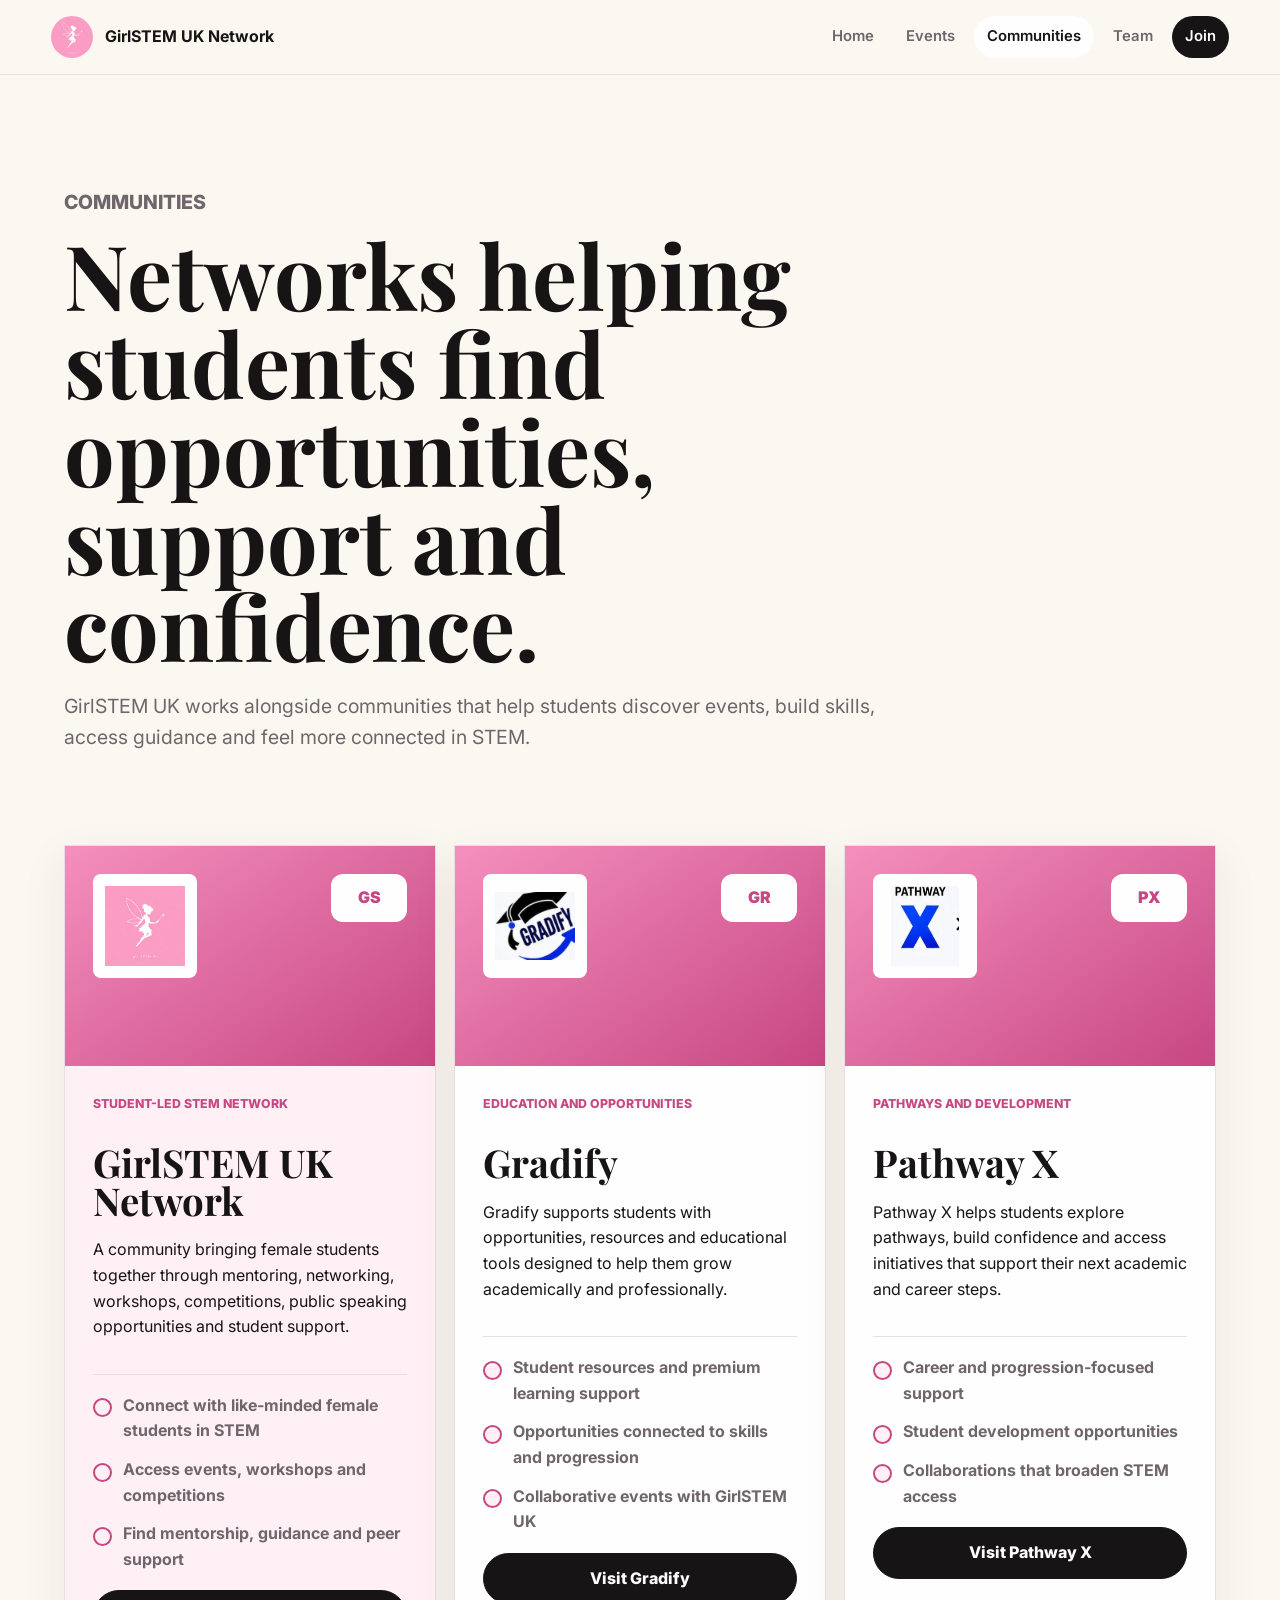
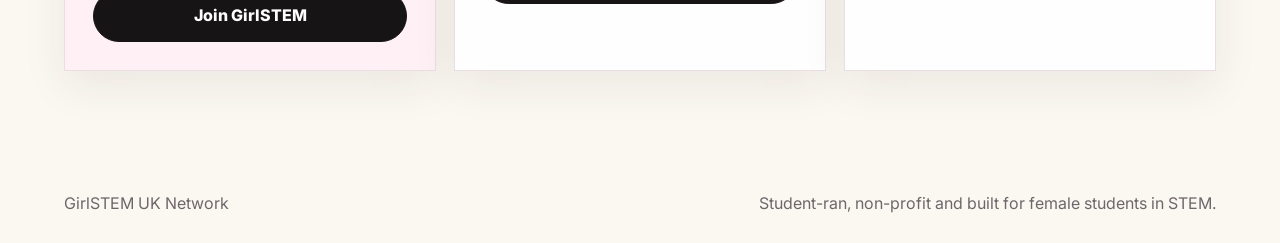
==== communities.html @ 78aa869e "update" ====
<!doctype html>
<html lang="en">
  <head>
    <meta charset="utf-8">
    <meta name="viewport" content="width=device-width, initial-scale=1">
    <title>Communities | GirlSTEM UK Network</title>
    <meta name="description" content="Explore GirlSTEM UK Network communities and partner networks including Gradify and Pathway X.">
    <link rel="preconnect" href="https://fonts.googleapis.com">
    <link rel="preconnect" href="https://fonts.gstatic.com" crossorigin>
    <link href="https://fonts.googleapis.com/css2?family=Inter:wght@400;500;600;700&family=Playfair+Display:wght@600;700&display=swap" rel="stylesheet">
    <link rel="stylesheet" href="styles.css">
  </head>
  <body>
    <header class="site-header">
      <a class="brand" href="index.html" aria-label="GirlSTEM UK Network home">
        <img src="assets/girlstem-logo.png" alt="GirlSTEM UK logo">
        <span>GirlSTEM UK Network</span>
      </a>
      <nav aria-label="Main navigation">
        <a href="index.html">Home</a>
        <a href="events.html">Events</a>
        <a aria-current="page" href="communities.html">Communities</a>
        <a href="team.html">Team</a>
        <a class="nav-cta" href="join.html">Join</a>
      </nav>
    </header>

    <main>
      <section class="page-hero slim">
        <p class="eyebrow">Communities</p>
        <h1>Networks helping students find opportunities, support and confidence.</h1>
        <p>GirlSTEM UK works alongside communities that help students discover events, build skills, access guidance and feel more connected in STEM.</p>
      </section>

      <section class="section community-section">
        <div class="community-grid">
          <article class="community-card feature-community">
            <div class="community-card-top">
              <img src="assets/girlstem-logo.png" alt="GirlSTEM UK logo">
              <span>GS</span>
            </div>
            <div class="community-card-body">
              <p class="role">Student-led STEM network</p>
              <h2>GirlSTEM UK Network</h2>
              <p>A community bringing female students together through mentoring, networking, workshops, competitions, public speaking opportunities and student support.</p>
              <ul class="benefit-list">
                <li>Connect with like-minded female students in STEM</li>
                <li>Access events, workshops and competitions</li>
                <li>Find mentorship, guidance and peer support</li>
              </ul>
              <a class="button primary" href="join.html">Join GirlSTEM</a>
            </div>
          </article>

          <article class="community-card">
            <div class="community-card-top">
              <img src="assets/communities/gradify-logo.jpg" alt="Gradify logo">
              <span>GR</span>
            </div>
            <div class="community-card-body">
              <p class="role">Education and opportunities</p>
              <h2>Gradify</h2>
              <p>Gradify supports students with opportunities, resources and educational tools designed to help them grow academically and professionally.</p>
              <ul class="benefit-list">
                <li>Student resources and premium learning support</li>
                <li>Opportunities connected to skills and progression</li>
                <li>Collaborative events with GirlSTEM UK</li>
              </ul>
              <a class="button primary" href="https://gradify.org.uk/dashboard" target="_blank" rel="noopener noreferrer">Visit Gradify</a>
            </div>
          </article>

          <article class="community-card">
            <div class="community-card-top">
              <img src="assets/communities/pathwayx-logo.jpg" alt="Pathway X logo">
              <span>PX</span>
            </div>
            <div class="community-card-body">
              <p class="role">Pathways and development</p>
              <h2>Pathway X</h2>
              <p>Pathway X helps students explore pathways, build confidence and access initiatives that support their next academic and career steps.</p>
              <ul class="benefit-list">
                <li>Career and progression-focused support</li>
                <li>Student development opportunities</li>
                <li>Collaborations that broaden STEM access</li>
              </ul>
              <a class="button primary" href="https://www.pathwayx.uk/" target="_blank" rel="noopener noreferrer">Visit Pathway X</a>
            </div>
          </article>
        </div>
      </section>
    </main>

    <footer>
      <p>GirlSTEM UK Network</p>
      <p>Student-ran, non-profit and built for female students in STEM.</p>
    </footer>
  </body>
</html>
---- styles.css ----
:root {
  --pink: #f48fbd;
  --pink-deep: #c74783;
  --blush: #fff0f6;
  --cream: #fbf8f1;
  --ink: #171416;
  --muted: #6f666b;
  --line: #eadde4;
  --white: #fffefe;
  --shadow: 0 20px 60px rgba(53, 30, 42, 0.1);
}

* {
  box-sizing: border-box;
}

body {
  margin: 0;
  color: var(--ink);
  background: var(--cream);
  font-family: Inter, system-ui, -apple-system, BlinkMacSystemFont, "Segoe UI", sans-serif;
  line-height: 1.6;
}

img {
  max-width: 100%;
  display: block;
}

a {
  color: inherit;
}

.site-header {
  position: sticky;
  top: 0;
  z-index: 10;
  display: flex;
  align-items: center;
  justify-content: space-between;
  gap: 24px;
  padding: 16px clamp(18px, 4vw, 56px);
  border-bottom: 1px solid rgba(234, 221, 228, 0.9);
  background: rgba(251, 248, 241, 0.92);
  backdrop-filter: blur(18px);
}

.brand {
  display: inline-flex;
  align-items: center;
  gap: 12px;
  min-width: 0;
  font-weight: 700;
  text-decoration: none;
}

.brand img {
  width: 42px;
  height: 42px;
  border-radius: 50%;
  object-fit: cover;
}

nav {
  display: flex;
  align-items: center;
  gap: 6px;
  flex-wrap: wrap;
  justify-content: flex-end;
}

nav a {
  padding: 9px 13px;
  color: var(--muted);
  font-size: 0.93rem;
  font-weight: 600;
  text-decoration: none;
  border-radius: 999px;
}

nav a:hover,
nav a[aria-current="page"] {
  color: var(--ink);
  background: var(--white);
}

.nav-cta {
  color: var(--white);
  background: var(--ink);
}

main {
  overflow: hidden;
}

.hero {
  min-height: calc(100svh - 150px);
  display: grid;
  grid-template-columns: minmax(0, 1.1fr) minmax(280px, 0.8fr);
  align-items: center;
  gap: clamp(34px, 6vw, 86px);
  padding: clamp(32px, 5vw, 58px) clamp(18px, 5vw, 72px);
  border-bottom: 1px solid var(--line);
}

.hero-copy,
.page-hero {
  max-width: 820px;
}

.eyebrow,
.section-kicker {
  margin: 0 0 12px;
  color: var(--pink-deep);
  font-size: 0.76rem;
  font-weight: 800;
  letter-spacing: 0;
  text-transform: uppercase;
}

h1,
h2,
h3,
p {
  margin-top: 0;
}

h1,
h2 {
  font-family: "Playfair Display", Georgia, serif;
  line-height: 0.98;
  letter-spacing: 0;
}

h1 {
  margin-bottom: 22px;
  font-size: clamp(3.2rem, 8.6vw, 7.4rem);
  max-width: 920px;
}

h2 {
  margin-bottom: 18px;
  font-size: clamp(2.1rem, 4.2vw, 4.8rem);
}

h3 {
  margin-bottom: 10px;
  font-size: 1.08rem;
  line-height: 1.25;
}

.hero-text,
.page-hero p,
.intro-band p,
.join-strip p,
.join-form-section p {
  color: var(--muted);
  font-size: clamp(1rem, 1.6vw, 1.22rem);
}

.hero-actions {
  display: flex;
  gap: 12px;
  flex-wrap: wrap;
  margin-top: 30px;
}

.button {
  display: inline-flex;
  align-items: center;
  justify-content: center;
  min-height: 46px;
  padding: 12px 18px;
  border: 1px solid var(--ink);
  border-radius: 999px;
  font-weight: 800;
  text-decoration: none;
}

.button.primary {
  color: var(--white);
  background: var(--ink);
}

.button.secondary {
  color: var(--ink);
  background: transparent;
}

.hero-media {
  position: relative;
  justify-self: center;
  width: min(100%, 430px);
  aspect-ratio: 1;
  display: grid;
  place-items: center;
  padding: 34px;
  border: 1px solid rgba(199, 71, 131, 0.22);
  background: linear-gradient(145deg, #f8a1c8, #f48fbd 54%, #f7c3d9);
  box-shadow: var(--shadow);
}

.hero-media img {
  width: 86%;
  aspect-ratio: 1;
  object-fit: cover;
  border-radius: 50%;
  border: 10px solid rgba(255, 255, 255, 0.4);
}

.intro-band,
.join-strip,
.join-form-section,
.update-guide {
  display: grid;
  grid-template-columns: minmax(220px, 0.85fr) minmax(0, 1fr);
  gap: clamp(26px, 5vw, 70px);
  align-items: center;
  padding: clamp(42px, 7vw, 78px) clamp(18px, 5vw, 72px);
  border-bottom: 1px solid var(--line);
  background: var(--white);
}

.stats-band {
  display: grid;
  grid-template-columns: repeat(4, minmax(0, 1fr));
  gap: 1px;
  padding: clamp(28px, 5vw, 54px) clamp(18px, 5vw, 72px);
  color: var(--white);
  background: var(--ink);
}

.stat-item {
  display: grid;
  gap: 12px;
  min-height: 150px;
  align-content: center;
  padding: clamp(16px, 3vw, 28px);
  border: 1px solid rgba(255, 255, 255, 0.1);
  background:
    linear-gradient(145deg, rgba(244, 143, 189, 0.16), rgba(255, 255, 255, 0.02)),
    #111;
}

.stat-item strong {
  font-size: clamp(2.2rem, 5vw, 5.4rem);
  line-height: 0.9;
}

.stat-item span {
  color: rgba(255, 255, 255, 0.62);
  font-size: 0.78rem;
  font-weight: 800;
  letter-spacing: 0.16em;
  text-transform: uppercase;
}

.section {
  padding: clamp(48px, 8vw, 94px) clamp(18px, 5vw, 72px);
}

.section-heading {
  display: flex;
  align-items: flex-end;
  justify-content: space-between;
  gap: 20px;
  margin-bottom: 28px;
}

.section-heading h2 {
  max-width: 780px;
}

.text-link {
  flex: 0 0 auto;
  color: var(--pink-deep);
  font-weight: 800;
  text-decoration: none;
  border-bottom: 2px solid currentColor;
}

.feature-grid,
.people-grid,
.team-grid,
.join-options {
  display: grid;
  grid-template-columns: repeat(4, minmax(0, 1fr));
  gap: 16px;
}

.feature-card,
.person-card,
.team-card,
.join-card,
.panel,
.activity-card {
  border: 1px solid var(--line);
  background: var(--white);
  box-shadow: 0 12px 34px rgba(53, 30, 42, 0.055);
}

.feature-card,
.person-card,
.team-card,
.join-card {
  min-height: 260px;
  padding: 24px;
}

.feature-card p,
.person-card p,
.team-card p,
.join-card p,
.panel p,
.activity-card p {
  color: var(--muted);
}

.person-card {
  color: inherit;
  text-decoration: none;
  transition: transform 180ms ease, box-shadow 180ms ease, border-color 180ms ease;
}

.person-card:hover {
  transform: translateY(-4px);
  border-color: rgba(199, 71, 131, 0.42);
  box-shadow: 0 18px 46px rgba(53, 30, 42, 0.1);
}

.card-number {
  display: inline-block;
  margin-bottom: 46px;
  color: var(--pink-deep);
  font-weight: 800;
}

.leadership-section {
  padding: clamp(48px, 8vw, 94px) clamp(18px, 5vw, 72px);
  background: var(--blush);
  border-block: 1px solid var(--line);
}

.news-section {
  background: var(--white);
}

.news-card {
  display: grid;
  grid-template-columns: minmax(220px, 0.52fr) minmax(0, 1fr);
  gap: clamp(22px, 4vw, 44px);
  align-items: center;
  padding: clamp(20px, 4vw, 34px);
  color: inherit;
  text-decoration: none;
  border: 1px solid var(--line);
  background: linear-gradient(135deg, var(--white), var(--blush));
  box-shadow: var(--shadow);
}

.news-card img {
  width: 100%;
  max-height: 420px;
  object-fit: contain;
  border: 1px solid rgba(199, 71, 131, 0.2);
  background: #050505;
}

.news-card h3 {
  max-width: 720px;
  font-family: "Playfair Display", Georgia, serif;
  font-size: clamp(1.6rem, 3vw, 3.2rem);
  line-height: 1;
}

.news-card p:not(.role) {
  max-width: 680px;
  color: var(--muted);
}

.news-card .button {
  margin-top: 12px;
}

.profile-photo {
  position: relative;
  overflow: hidden;
  width: 92px;
  height: 92px;
  display: grid;
  place-items: center;
  margin-bottom: 34px;
  color: var(--pink-deep);
  font-family: "Playfair Display", Georgia, serif;
  font-size: 1.75rem;
  font-weight: 800;
  border-radius: 50%;
  border: 1px solid rgba(199, 71, 131, 0.25);
  background:
    radial-gradient(circle at 34% 26%, rgba(255, 255, 255, 0.95), rgba(255, 240, 246, 0.88) 34%, transparent 35%),
    linear-gradient(145deg, #f8d7e6, #f48fbd);
}

.profile-photo img {
  position: absolute;
  inset: 0;
  width: 100%;
  height: 100%;
  object-fit: cover;
}

.profile-photo span {
  position: relative;
  z-index: 1;
}

.profile-photo img:not([hidden]) + span {
  opacity: 0;
}

.role,
.activity-meta {
  color: var(--pink-deep);
  font-size: 0.77rem;
  font-weight: 800;
  text-transform: uppercase;
}

.join-strip {
  background: var(--ink);
  color: var(--white);
}

.join-strip p,
.join-strip .section-kicker {
  color: #f8c6db;
}

.join-strip .button {
  justify-self: end;
  color: var(--ink);
  border-color: var(--white);
  background: var(--white);
}

.page-hero {
  padding: clamp(56px, 9vw, 112px) clamp(18px, 5vw, 72px) clamp(38px, 6vw, 72px);
}

.page-hero.slim {
  max-width: 980px;
}

.page-hero h1 {
  font-size: clamp(3rem, 7vw, 6.8rem);
}

.two-column {
  display: grid;
  grid-template-columns: minmax(0, 0.78fr) minmax(0, 1fr);
  gap: 18px;
}

.panel {
  padding: clamp(24px, 4vw, 42px);
}

.panel.soft {
  background: var(--blush);
}

.clean-list {
  display: grid;
  gap: 14px;
  padding: 0;
  margin: 24px 0 0;
  list-style: none;
}

.clean-list li {
  padding-bottom: 14px;
  border-bottom: 1px solid rgba(199, 71, 131, 0.2);
}

.activity-list {
  display: grid;
  gap: 12px;
  margin-top: 24px;
}

.activity-card {
  display: grid;
  grid-template-columns: 74px minmax(170px, 0.75fr) minmax(0, 1fr);
  align-items: center;
  gap: 16px;
  padding: 18px;
  box-shadow: none;
}

.activity-content {
  display: grid;
  gap: 12px;
  grid-column: span 2;
}

.activity-image {
  width: 74px;
  height: 74px;
  border-radius: 14px;
  object-fit: cover;
  border: 1px solid rgba(199, 71, 131, 0.22);
  background: var(--blush);
}

.featured-event-card {
  grid-template-columns: minmax(260px, 0.52fr) minmax(0, 1fr);
  align-items: center;
  gap: 22px;
  padding: 20px;
  border-color: rgba(199, 71, 131, 0.28);
  background: linear-gradient(135deg, var(--white), var(--blush));
}

.featured-event-card .activity-image {
  width: 100%;
  height: auto;
  min-height: 0;
  aspect-ratio: 1;
  border-radius: 8px;
  object-fit: contain;
  padding: 8px;
  background: var(--white);
}

.featured-event-card .activity-content {
  grid-column: auto;
  align-content: center;
}

.event-detail-row {
  display: flex;
  flex-wrap: wrap;
  gap: 8px;
  margin-top: 14px;
}

.event-detail-row span,
.event-link {
  display: inline-flex;
  align-items: center;
  min-height: 32px;
  padding: 7px 11px;
  color: var(--ink);
  font-size: 0.82rem;
  font-weight: 800;
  border: 1px solid var(--line);
  border-radius: 999px;
  background: var(--white);
}

.event-detail-row .event-status {
  color: var(--white);
  border-color: var(--pink-deep);
  background: var(--pink-deep);
}

.event-detail-row .event-status.is-closed {
  color: var(--ink);
  border-color: var(--line);
  background: var(--cream);
}

.event-prizes {
  display: grid;
  grid-template-columns: repeat(2, minmax(0, 1fr));
  gap: 8px;
  padding: 0;
  margin: 0;
  list-style: none;
}

.event-prizes li {
  padding: 10px 12px;
  color: var(--muted);
  font-size: 0.9rem;
  border: 1px solid var(--line);
  background: rgba(255, 254, 254, 0.75);
}

.event-link {
  width: fit-content;
  color: var(--white);
  text-decoration: none;
  border-color: var(--ink);
  background: var(--ink);
}

.update-guide {
  background: var(--white);
}

.team-grid {
  grid-template-columns: repeat(3, minmax(0, 1fr));
}

.community-section {
  padding-top: 0;
}

.community-grid {
  display: grid;
  grid-template-columns: repeat(3, minmax(0, 1fr));
  gap: 18px;
}

.community-card {
  overflow: hidden;
  border: 1px solid var(--line);
  background: var(--white);
  box-shadow: 0 14px 42px rgba(53, 30, 42, 0.08);
}

.community-card-top {
  min-height: 220px;
  display: flex;
  align-items: flex-start;
  justify-content: space-between;
  gap: 18px;
  padding: 28px;
  background: linear-gradient(145deg, var(--pink), var(--pink-deep));
}

.community-card-top img {
  width: 104px;
  height: 104px;
  object-fit: contain;
  padding: 12px;
  border-radius: 8px;
  background: var(--white);
}

.community-card-top span {
  display: inline-grid;
  place-items: center;
  min-width: 76px;
  min-height: 48px;
  padding: 10px 16px;
  color: var(--pink-deep);
  font-weight: 900;
  border-radius: 12px;
  background: var(--white);
}

.community-card-body {
  display: grid;
  gap: 18px;
  padding: 28px;
}

.community-card-body h2 {
  margin-bottom: 0;
  font-size: clamp(2rem, 3vw, 3.2rem);
}

.benefit-list {
  display: grid;
  gap: 13px;
  padding: 18px 0 0;
  margin: 0;
  list-style: none;
  border-top: 1px solid var(--line);
}

.benefit-list li {
  position: relative;
  padding-left: 30px;
  color: var(--muted);
  font-weight: 700;
}

.benefit-list li::before {
  content: "";
  position: absolute;
  left: 0;
  top: 0.35em;
  width: 15px;
  height: 15px;
  border: 2px solid var(--pink-deep);
  border-radius: 50%;
  background: var(--blush);
}

.feature-community {
  background: var(--blush);
}

.team-card {
  min-height: 360px;
}

.member-list {
  display: grid;
  gap: 10px;
  margin: 26px 0 0;
}

.member-link {
  display: grid;
  grid-template-columns: 44px minmax(0, 1fr) auto;
  align-items: center;
  gap: 12px;
  padding: 10px 0;
  color: var(--ink);
  font-weight: 800;
  text-decoration: none;
  border-bottom: 1px solid var(--line);
}

.member-link img {
  width: 44px;
  height: 44px;
  border-radius: 50%;
  object-fit: cover;
  border: 1px solid rgba(199, 71, 131, 0.22);
}

.member-link span {
  min-width: 0;
}

.member-link::after {
  content: "LinkedIn";
  color: var(--pink-deep);
  font-size: 0.72rem;
  text-transform: uppercase;
}

.team-note {
  margin-top: 26px;
  font-weight: 800;
}

.join-options {
  grid-template-columns: repeat(3, minmax(0, 1fr));
}

.join-card {
  min-height: 310px;
}

.join-form-section {
  background: var(--blush);
}

.join-form-section .button {
  justify-self: end;
}

footer {
  display: flex;
  align-items: center;
  justify-content: space-between;
  gap: 18px;
  padding: 26px clamp(18px, 5vw, 72px);
  color: var(--muted);
  background: var(--cream);
}

footer p {
  margin: 0;
}

@media (max-width: 980px) {
  .hero,
  .intro-band,
  .join-strip,
  .join-form-section,
  .update-guide,
  .news-card,
  .two-column {
    grid-template-columns: 1fr;
  }

  .feature-grid,
  .people-grid,
  .stats-band,
  .community-grid {
    grid-template-columns: repeat(2, minmax(0, 1fr));
  }

  .join-strip .button,
  .join-form-section .button {
    justify-self: start;
  }

  .hero {
    min-height: auto;
  }

  .hero-media {
    width: min(100%, 360px);
    justify-self: start;
  }
}

@media (max-width: 720px) {
  .site-header {
    align-items: flex-start;
    flex-direction: column;
  }

  nav {
    width: 100%;
    justify-content: flex-start;
  }

  nav a {
    padding-inline: 11px;
  }

  h1 {
    font-size: clamp(2.8rem, 14vw, 4.1rem);
  }

  .hero {
    gap: 24px;
    padding-top: 28px;
    padding-bottom: 34px;
  }

  .hero-text {
    font-size: 1rem;
  }

  .hero-actions {
    margin-top: 22px;
  }

  .hero-media {
    width: min(58vw, 220px);
    padding: 18px;
  }

  .section-heading {
    align-items: flex-start;
    flex-direction: column;
  }

  .feature-grid,
  .people-grid,
  .stats-band,
  .community-grid,
  .team-grid,
  .join-options {
    grid-template-columns: 1fr;
  }

  .activity-card {
    grid-template-columns: 1fr;
  }

  .activity-image {
    width: 100%;
    height: auto;
    aspect-ratio: 16 / 9;
  }

  .featured-event-card {
    grid-template-columns: 1fr;
  }

  .featured-event-card .activity-image {
    min-height: 0;
    aspect-ratio: 1;
  }

  .featured-event-card .activity-content {
    grid-column: auto;
  }

  .event-prizes {
    grid-template-columns: 1fr;
  }

  footer {
    align-items: flex-start;
    flex-direction: column;
  }
}
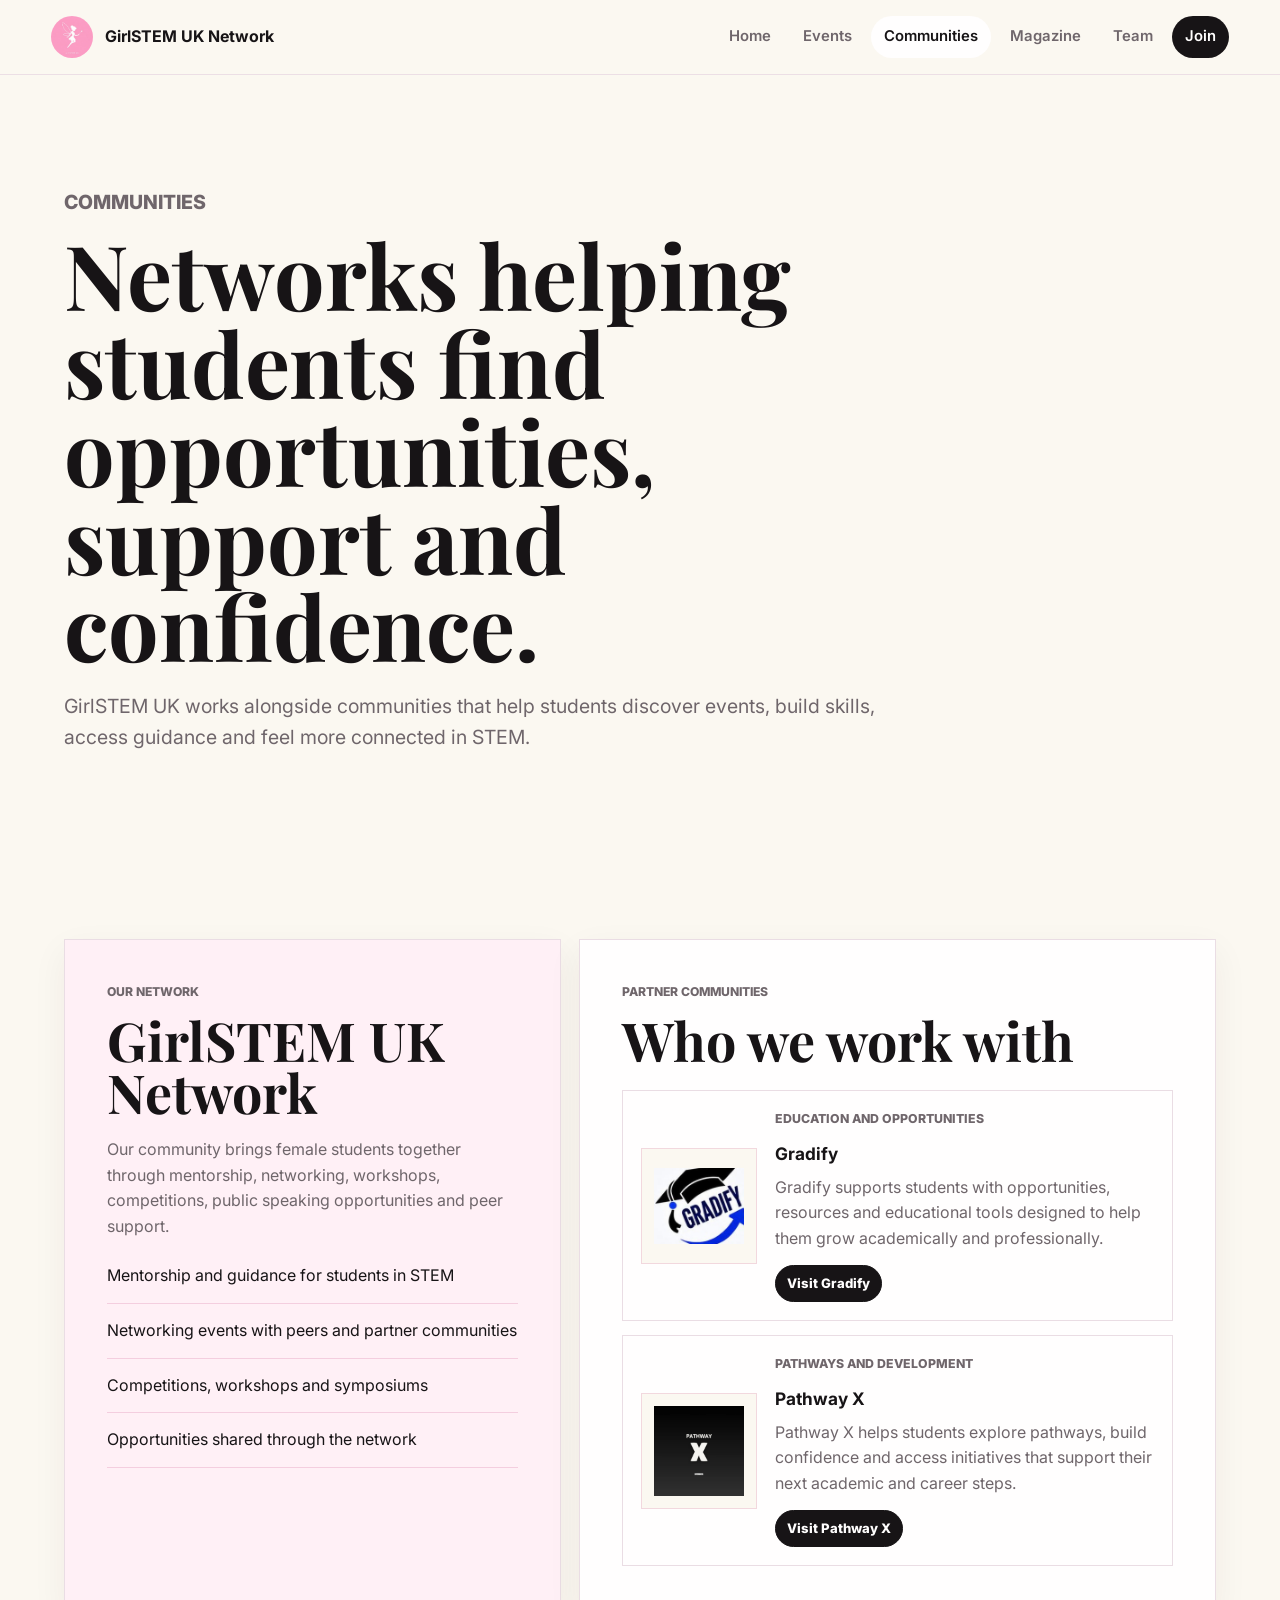
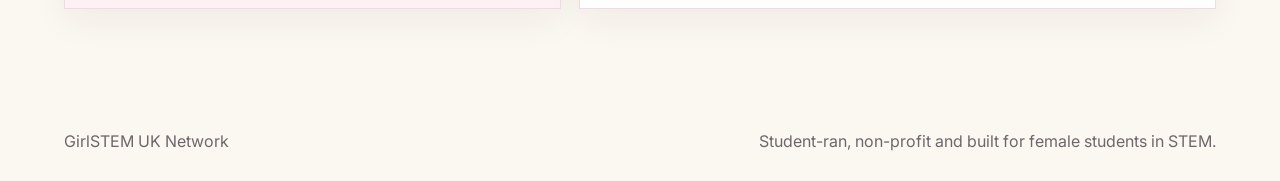
==== commit 420d3329: "update" ====
--- a/communities.html
+++ b/communities.html
@@ -20,6 +20,7 @@
         <a href="index.html">Home</a>
         <a href="events.html">Events</a>
         <a aria-current="page" href="communities.html">Communities</a>
+        <a href="magazine.html">Magazine</a>
         <a href="team.html">Team</a>
         <a class="nav-cta" href="join.html">Join</a>
       </nav>
@@ -32,61 +33,43 @@
         <p>GirlSTEM UK works alongside communities that help students discover events, build skills, access guidance and feel more connected in STEM.</p>
       </section>
 
-      <section class="section community-section">
-        <div class="community-grid">
-          <article class="community-card feature-community">
-            <div class="community-card-top">
-              <img src="assets/girlstem-logo.png" alt="GirlSTEM UK logo">
-              <span>GS</span>
-            </div>
-            <div class="community-card-body">
-              <p class="role">Student-led STEM network</p>
-              <h2>GirlSTEM UK Network</h2>
-              <p>A community bringing female students together through mentoring, networking, workshops, competitions, public speaking opportunities and student support.</p>
-              <ul class="benefit-list">
-                <li>Connect with like-minded female students in STEM</li>
-                <li>Access events, workshops and competitions</li>
-                <li>Find mentorship, guidance and peer support</li>
-              </ul>
-              <a class="button primary" href="join.html">Join GirlSTEM</a>
-            </div>
-          </article>
+      <section class="section two-column">
+        <div class="panel soft">
+          <p class="section-kicker">Our network</p>
+          <h2>GirlSTEM UK Network</h2>
+          <p>Our community brings female students together through mentorship, networking, workshops, competitions, public speaking opportunities and peer support.</p>
+          <ul class="clean-list">
+            <li>Mentorship and guidance for students in STEM</li>
+            <li>Networking events with peers and partner communities</li>
+            <li>Competitions, workshops and symposiums</li>
+            <li>Opportunities shared through the network</li>
+          </ul>
+        </div>
 
-          <article class="community-card">
-            <div class="community-card-top">
+        <div class="panel">
+          <p class="section-kicker">Partner communities</p>
+          <h2>Who we work with</h2>
+          <div class="community-list">
+            <article class="community-row">
               <img src="assets/communities/gradify-logo.jpg" alt="Gradify logo">
-              <span>GR</span>
-            </div>
-            <div class="community-card-body">
-              <p class="role">Education and opportunities</p>
-              <h2>Gradify</h2>
-              <p>Gradify supports students with opportunities, resources and educational tools designed to help them grow academically and professionally.</p>
-              <ul class="benefit-list">
-                <li>Student resources and premium learning support</li>
-                <li>Opportunities connected to skills and progression</li>
-                <li>Collaborative events with GirlSTEM UK</li>
-              </ul>
-              <a class="button primary" href="https://gradify.org.uk/dashboard" target="_blank" rel="noopener noreferrer">Visit Gradify</a>
-            </div>
-          </article>
+              <div>
+                <p class="role">Education and opportunities</p>
+                <h3>Gradify</h3>
+                <p>Gradify supports students with opportunities, resources and educational tools designed to help them grow academically and professionally.</p>
+                <a class="event-link" href="https://gradify.org.uk/dashboard" target="_blank" rel="noopener noreferrer">Visit Gradify</a>
+              </div>
+            </article>
 
-          <article class="community-card">
-            <div class="community-card-top">
-              <img src="assets/communities/pathwayx-logo.jpg" alt="Pathway X logo">
-              <span>PX</span>
-            </div>
-            <div class="community-card-body">
-              <p class="role">Pathways and development</p>
-              <h2>Pathway X</h2>
-              <p>Pathway X helps students explore pathways, build confidence and access initiatives that support their next academic and career steps.</p>
-              <ul class="benefit-list">
-                <li>Career and progression-focused support</li>
-                <li>Student development opportunities</li>
-                <li>Collaborations that broaden STEM access</li>
-              </ul>
-              <a class="button primary" href="https://www.pathwayx.uk/" target="_blank" rel="noopener noreferrer">Visit Pathway X</a>
-            </div>
-          </article>
+            <article class="community-row">
+              <img src="assets/communities/pathwayx-logo.png" alt="Pathway X logo">
+              <div>
+                <p class="role">Pathways and development</p>
+                <h3>Pathway X</h3>
+                <p>Pathway X helps students explore pathways, build confidence and access initiatives that support their next academic and career steps.</p>
+                <a class="event-link" href="https://www.pathwayx.uk/" target="_blank" rel="noopener noreferrer">Visit Pathway X</a>
+              </div>
+            </article>
+          </div>
         </div>
       </section>
     </main>
--- a/styles.css
+++ b/styles.css
@@ -607,91 +607,33 @@
   padding-top: 0;
 }
 
-.community-grid {
-  display: grid;
-  grid-template-columns: repeat(3, minmax(0, 1fr));
+.community-list {
+  display: grid;
+  gap: 14px;
+  margin-top: 24px;
+}
+
+.community-row {
+  display: grid;
+  grid-template-columns: 116px minmax(0, 1fr);
   gap: 18px;
-}
-
-.community-card {
-  overflow: hidden;
+  align-items: center;
+  padding: 18px;
   border: 1px solid var(--line);
   background: var(--white);
-  box-shadow: 0 14px 42px rgba(53, 30, 42, 0.08);
-}
-
-.community-card-top {
-  min-height: 220px;
-  display: flex;
-  align-items: flex-start;
-  justify-content: space-between;
-  gap: 18px;
-  padding: 28px;
-  background: linear-gradient(145deg, var(--pink), var(--pink-deep));
-}
-
-.community-card-top img {
-  width: 104px;
-  height: 104px;
+}
+
+.community-row img {
+  width: 116px;
+  height: 116px;
   object-fit: contain;
   padding: 12px;
-  border-radius: 8px;
-  background: var(--white);
-}
-
-.community-card-top span {
-  display: inline-grid;
-  place-items: center;
-  min-width: 76px;
-  min-height: 48px;
-  padding: 10px 16px;
-  color: var(--pink-deep);
-  font-weight: 900;
-  border-radius: 12px;
-  background: var(--white);
-}
-
-.community-card-body {
-  display: grid;
-  gap: 18px;
-  padding: 28px;
-}
-
-.community-card-body h2 {
-  margin-bottom: 0;
-  font-size: clamp(2rem, 3vw, 3.2rem);
-}
-
-.benefit-list {
-  display: grid;
-  gap: 13px;
-  padding: 18px 0 0;
-  margin: 0;
-  list-style: none;
-  border-top: 1px solid var(--line);
-}
-
-.benefit-list li {
-  position: relative;
-  padding-left: 30px;
-  color: var(--muted);
-  font-weight: 700;
-}
-
-.benefit-list li::before {
-  content: "";
-  position: absolute;
-  left: 0;
-  top: 0.35em;
-  width: 15px;
-  height: 15px;
-  border: 2px solid var(--pink-deep);
-  border-radius: 50%;
-  background: var(--blush);
-}
-
-.feature-community {
-  background: var(--blush);
+  border: 1px solid rgba(199, 71, 131, 0.18);
+  background: var(--cream);
+}
+
+.community-row p {
+  margin-bottom: 14px;
 }
 
 .team-card {
@@ -783,8 +725,7 @@
 
   .feature-grid,
   .people-grid,
-  .stats-band,
-  .community-grid {
+  .stats-band {
     grid-template-columns: repeat(2, minmax(0, 1fr));
   }
 
@@ -849,10 +790,19 @@
   .feature-grid,
   .people-grid,
   .stats-band,
-  .community-grid,
   .team-grid,
   .join-options {
     grid-template-columns: 1fr;
+  }
+
+  .community-row {
+    grid-template-columns: 1fr;
+  }
+
+  .community-row img {
+    width: 100%;
+    height: auto;
+    aspect-ratio: 16 / 9;
   }
 
   .activity-card {
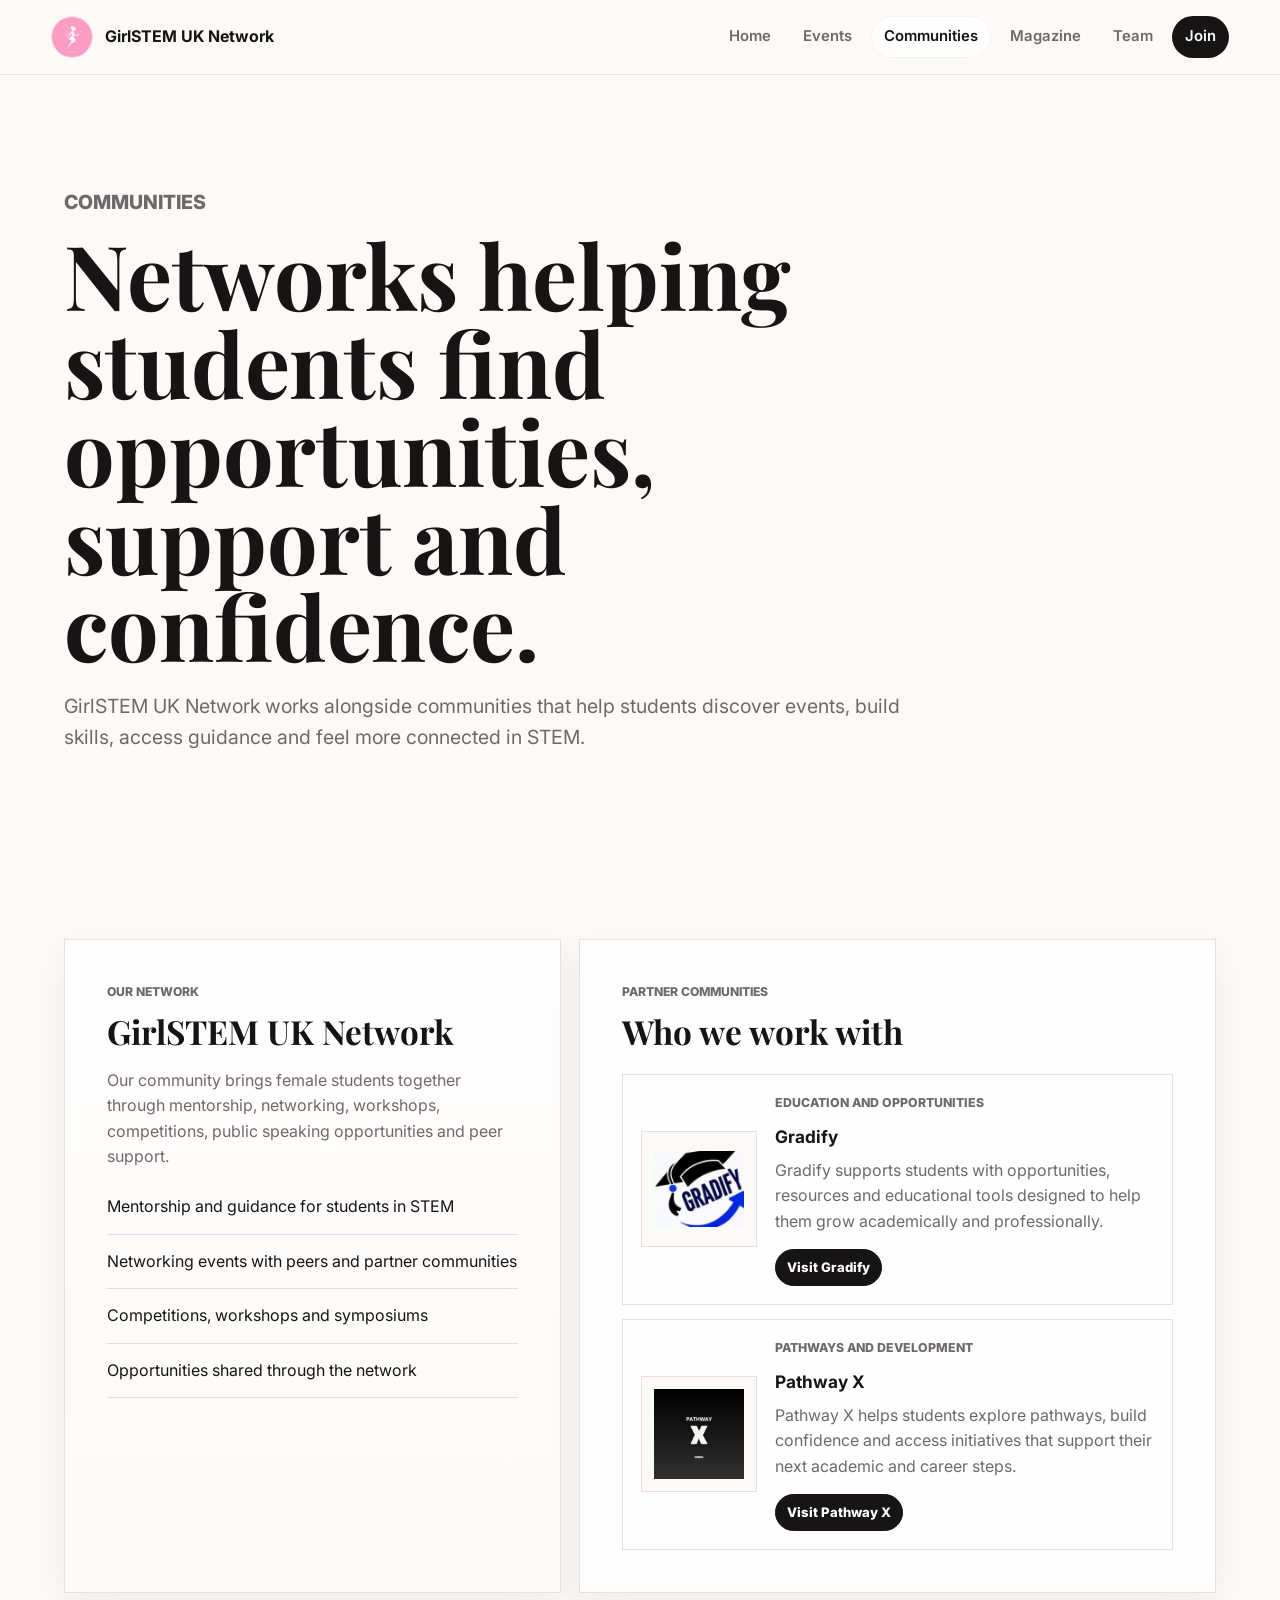
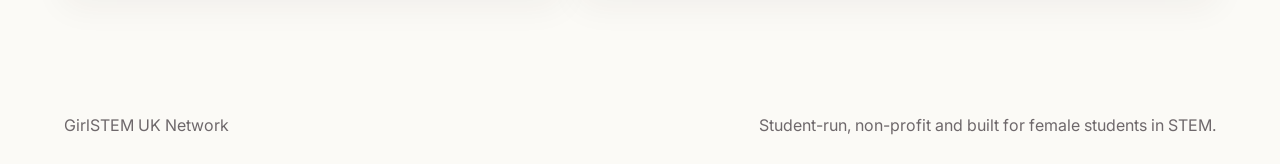
==== commit 657153ac: "commit" ====
--- a/communities.html
+++ b/communities.html
@@ -13,7 +13,7 @@
   <body>
     <header class="site-header">
       <a class="brand" href="index.html" aria-label="GirlSTEM UK Network home">
-        <img src="assets/girlstem-logo.png" alt="GirlSTEM UK logo">
+        <img src="assets/girlstem-logo.png" alt="GirlSTEM UK Network logo">
         <span>GirlSTEM UK Network</span>
       </a>
       <nav aria-label="Main navigation">
@@ -30,7 +30,7 @@
       <section class="page-hero slim">
         <p class="eyebrow">Communities</p>
         <h1>Networks helping students find opportunities, support and confidence.</h1>
-        <p>GirlSTEM UK works alongside communities that help students discover events, build skills, access guidance and feel more connected in STEM.</p>
+        <p>GirlSTEM UK Network works alongside communities that help students discover events, build skills, access guidance and feel more connected in STEM.</p>
       </section>
 
       <section class="section two-column">
@@ -76,7 +76,7 @@
 
     <footer>
       <p>GirlSTEM UK Network</p>
-      <p>Student-ran, non-profit and built for female students in STEM.</p>
+      <p>Student-run, non-profit and built for female students in STEM.</p>
     </footer>
   </body>
 </html>
--- a/styles.css
+++ b/styles.css
@@ -1,13 +1,13 @@
 :root {
-  --pink: #f48fbd;
-  --pink-deep: #c74783;
-  --blush: #fff0f6;
-  --cream: #fbf8f1;
+  --pink: #ef8fbb;
+  --pink-deep: #b83d77;
+  --blush: #fff7fa;
+  --cream: #fbfaf6;
   --ink: #171416;
-  --muted: #6f666b;
-  --line: #eadde4;
+  --muted: #6e686b;
+  --line: #e8e0e3;
   --white: #fffefe;
-  --shadow: 0 20px 60px rgba(53, 30, 42, 0.1);
+  --shadow: 0 18px 52px rgba(35, 26, 31, 0.08);
 }
 
 * {
@@ -40,8 +40,8 @@
   justify-content: space-between;
   gap: 24px;
   padding: 16px clamp(18px, 4vw, 56px);
-  border-bottom: 1px solid rgba(234, 221, 228, 0.9);
-  background: rgba(251, 248, 241, 0.92);
+  border-bottom: 1px solid rgba(232, 224, 227, 0.9);
+  background: rgba(251, 250, 246, 0.94);
   backdrop-filter: blur(18px);
 }
 
@@ -59,6 +59,7 @@
   height: 42px;
   border-radius: 50%;
   object-fit: cover;
+  border: 1px solid rgba(184, 61, 119, 0.16);
 }
 
 nav {
@@ -82,6 +83,7 @@
 nav a[aria-current="page"] {
   color: var(--ink);
   background: var(--white);
+  box-shadow: inset 0 0 0 1px rgba(184, 61, 119, 0.08);
 }
 
 .nav-cta {
@@ -195,8 +197,10 @@
   display: grid;
   place-items: center;
   padding: 34px;
-  border: 1px solid rgba(199, 71, 131, 0.22);
-  background: linear-gradient(145deg, #f8a1c8, #f48fbd 54%, #f7c3d9);
+  border: 1px solid rgba(184, 61, 119, 0.18);
+  background:
+    linear-gradient(145deg, rgba(255, 254, 254, 0.94), rgba(255, 247, 250, 0.9)),
+    var(--white);
   box-shadow: var(--shadow);
 }
 
@@ -205,7 +209,8 @@
   aspect-ratio: 1;
   object-fit: cover;
   border-radius: 50%;
-  border: 10px solid rgba(255, 255, 255, 0.4);
+  border: 10px solid rgba(255, 255, 255, 0.7);
+  box-shadow: 0 16px 38px rgba(184, 61, 119, 0.13);
 }
 
 .intro-band,
@@ -222,37 +227,58 @@
 }
 
 .stats-band {
-  display: grid;
-  grid-template-columns: repeat(4, minmax(0, 1fr));
-  gap: 1px;
-  padding: clamp(28px, 5vw, 54px) clamp(18px, 5vw, 72px);
+  display: flex;
+  flex-wrap: wrap;
+  justify-content: center;
+  gap: 0;
+  width: 100%;
+  margin: 0;
+  padding: clamp(18px, 3vw, 30px) clamp(18px, 5vw, 72px);
   color: var(--white);
   background: var(--ink);
 }
 
 .stat-item {
   display: grid;
-  gap: 12px;
-  min-height: 150px;
+  flex: 1 1 220px;
+  gap: 6px;
+  min-height: 0;
   align-content: center;
-  padding: clamp(16px, 3vw, 28px);
-  border: 1px solid rgba(255, 255, 255, 0.1);
-  background:
-    linear-gradient(145deg, rgba(244, 143, 189, 0.16), rgba(255, 255, 255, 0.02)),
-    #111;
+  min-width: 0;
+  padding: 12px clamp(16px, 2vw, 28px);
+  border-left: 1px solid rgba(255, 255, 255, 0.12);
+}
+
+.stat-item:first-child {
+  border-left: 0;
 }
 
 .stat-item strong {
-  font-size: clamp(2.2rem, 5vw, 5.4rem);
-  line-height: 0.9;
+  font-size: clamp(1.65rem, 2.8vw, 2.8rem);
+  line-height: 1;
+  letter-spacing: 0;
+  overflow-wrap: normal;
+}
+
+.stat-item .stat-word {
+  font-size: clamp(1.12rem, 1.45vw, 1.6rem);
+  line-height: 1;
+  white-space: normal;
 }
 
 .stat-item span {
   color: rgba(255, 255, 255, 0.62);
-  font-size: 0.78rem;
-  font-weight: 800;
-  letter-spacing: 0.16em;
+  font-size: clamp(0.62rem, 0.72vw, 0.76rem);
+  font-weight: 800;
+  letter-spacing: 0.1em;
   text-transform: uppercase;
+}
+
+.panel h2 {
+  font-size: clamp(1.65rem, 2.6vw, 3rem);
+  line-height: 1.08;
+  max-width: 100%;
+  overflow-wrap: break-word;
 }
 
 .section {
@@ -337,7 +363,7 @@
 
 .leadership-section {
   padding: clamp(48px, 8vw, 94px) clamp(18px, 5vw, 72px);
-  background: var(--blush);
+  background: linear-gradient(180deg, var(--white), var(--cream));
   border-block: 1px solid var(--line);
 }
 
@@ -354,7 +380,7 @@
   color: inherit;
   text-decoration: none;
   border: 1px solid var(--line);
-  background: linear-gradient(135deg, var(--white), var(--blush));
+  background: linear-gradient(135deg, var(--white), var(--cream));
   box-shadow: var(--shadow);
 }
 
@@ -397,8 +423,8 @@
   border-radius: 50%;
   border: 1px solid rgba(199, 71, 131, 0.25);
   background:
-    radial-gradient(circle at 34% 26%, rgba(255, 255, 255, 0.95), rgba(255, 240, 246, 0.88) 34%, transparent 35%),
-    linear-gradient(145deg, #f8d7e6, #f48fbd);
+    radial-gradient(circle at 34% 26%, rgba(255, 255, 255, 0.96), rgba(255, 247, 250, 0.9) 34%, transparent 35%),
+    linear-gradient(145deg, #fff7fa, #ef8fbb);
 }
 
 .profile-photo img {
@@ -466,7 +492,7 @@
 }
 
 .panel.soft {
-  background: var(--blush);
+  background: linear-gradient(180deg, var(--white), var(--cream));
 }
 
 .clean-list {
@@ -518,7 +544,7 @@
   gap: 22px;
   padding: 20px;
   border-color: rgba(199, 71, 131, 0.28);
-  background: linear-gradient(135deg, var(--white), var(--blush));
+  background: linear-gradient(135deg, var(--white), var(--cream));
 }
 
 .featured-event-card .activity-image {
@@ -691,7 +717,7 @@
 }
 
 .join-form-section {
-  background: var(--blush);
+  background: var(--white);
 }
 
 .join-form-section .button {
